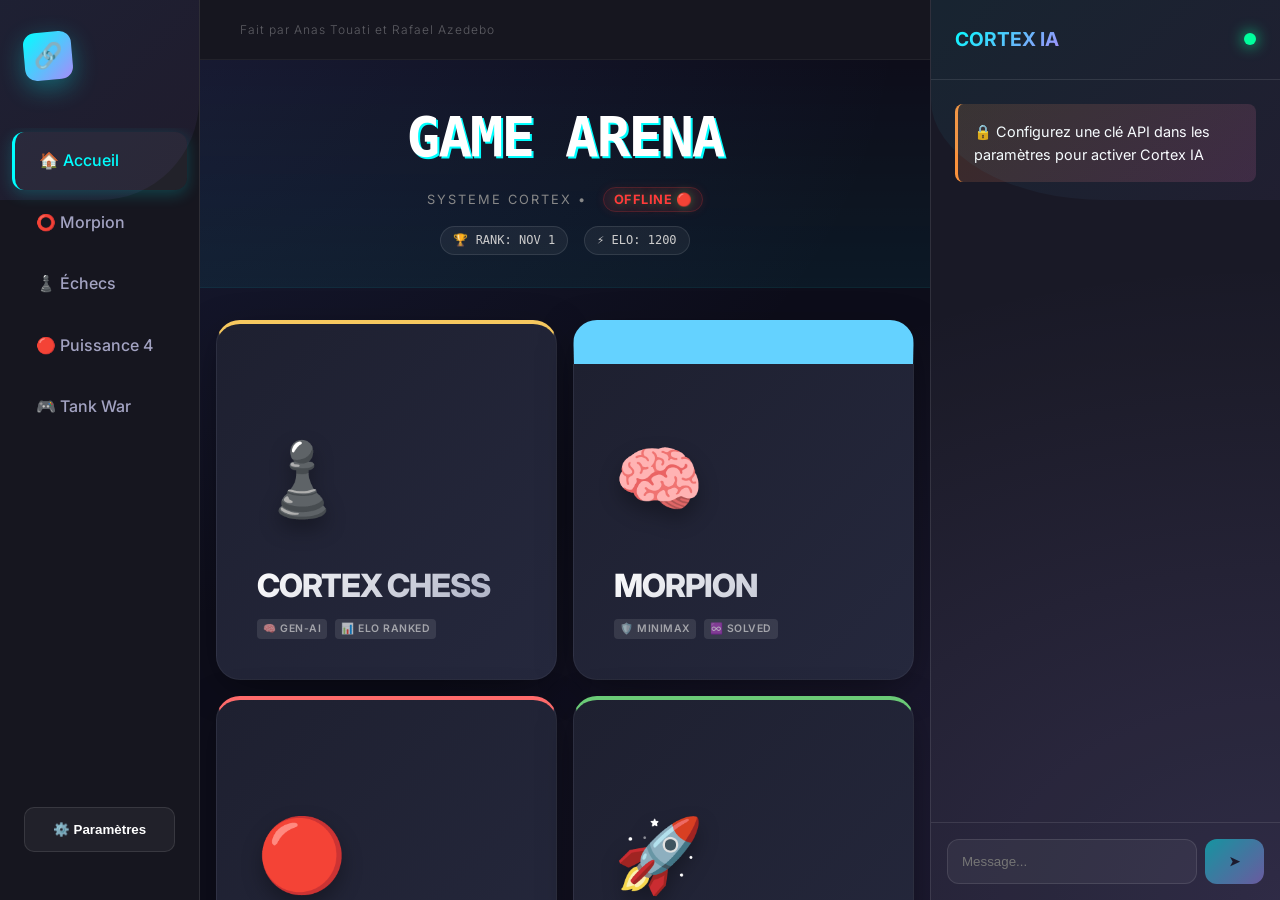
==== index.html @ c656101e "Initial commit: GameArena v11.7 Plateforme complète avec 4 jeux et IA" ====
<!DOCTYPE html>
<!DOCTYPE html>
<html lang="fr">

<head>
    <meta charset="UTF-8">
    <meta name="viewport" content="width=device-width, initial-scale=1.0">
    <title>GameArena</title>
    <link href="https://fonts.googleapis.com/css2?family=Inter:wght@400;500;600;700;800&display=swap" rel="stylesheet">
    <link rel="stylesheet" href="css/main.css?v=11.9">
    <link rel="stylesheet" href="css/components.css?v=11.9">
</head>

<body>
    <!-- Settings Modal -->
    <div id="settings-modal" class="modal hidden">
        <div class="modal-content">
            <div class="modal-header">
                <h3>⚙️ Paramètres</h3>
                <button onclick="closeSettings()" class="close-btn">✕</button>
            </div>
            <div class="modal-body">
                <div class="setting-group">
                    <label>Clé API Cortex IA</label>
                    <select id="api-provider">
                        <option value="gemini">Gemini (Google)</option>
                        <option value="openai">OpenAI</option>
                    </select>
                    <input type="password" id="api-key" placeholder="Entrez votre clé API">
                    <button onclick="saveApiKey()" class="btn-primary">Enregistrer</button>
                    <p class="help-text">La clé API est nécessaire pour que Cortex IA fonctionne</p>
                </div>

            </div>
        </div>
    </div>

    <!-- Notification Modal -->
    <div id="notification-modal" class="notification-modal hidden">
        <div class="notification-content">
            <div class="notification-icon" id="notif-icon"></div>
            <h2 id="notif-title"></h2>
            <p id="notif-message"></p>
            <button onclick="closeNotification()" class="notif-btn">Continuer</button>
        </div>
    </div>

    <div class="app-layout">
        <!-- Sidebar -->
        <aside class="sidebar">
            <div class="logo">
                <div class="logo-icon">🔗</div>

            </div>
            <nav>
                <div class="nav-item active" onclick="navigateTo('home')">🏠 Accueil</div>
                <div class="nav-item" onclick="navigateTo('morpion')">⭕ Morpion</div>
                <div class="nav-item" onclick="navigateTo('chess')">♟️ Échecs</div>
                <div class="nav-item" onclick="navigateTo('connect4')">🔴 Puissance 4</div>
                <div class="nav-item" onclick="navigateTo('tankwar')">🎮 Tank War</div>
            </nav>
            <div class="sidebar-footer">
                <button onclick="openSettings()" class="settings-btn">⚙️ Paramètres</button>
            </div>
        </aside>

        <!-- Main Content -->
        <main class="main-content">
            <header class="top-bar">
                <div style="font-size: 0.75rem; opacity: 0.3; letter-spacing: 1px; font-weight: 300;">
                    Fait par Anas Touati et Rafael Azedebo
                </div>
            </header>

            <!-- Home View -->
            <div id="view-home" class="view active">
                <div class="content-area dashboard-layout">

                    <!-- HERO SECTION -->
                    <div class="hero-banner">
                        <div class="hero-content">
                            <h1 class="glitch-title" data-text="GAME ARENA">GAME ARENA</h1>
                            <p class="hero-subtitle">SYSTEME CORTEX • <span class="online-status"
                                    id="cortex-status">OFFLINE 🔴</span>
                            </p>
                            <div class="hero-stats">
                                <span class="stat-pill" id="hero-rank">🏆 RANK: NOV 1</span>
                                <span class="stat-pill" id="hero-elo">⚡ ELO: 1200</span>
                            </div>
                        </div>
                    </div>

                    <!-- IMMERSIVE GAMES GRID -->
                    <div class="games-grid-pro">
                        <!-- CHESS CARD -->
                        <div class="game-card-pro chess-bg" onclick="navigateTo('chess')">
                            <div class="card-overlay"></div>
                            <div class="card-content">
                                <div class="card-icon">♟️</div>
                                <h2>CORTEX CHESS</h2>
                                <div class="specs-mini">
                                    <span>🧠 GEN-AI</span>
                                    <span>📊 ELO RANKED</span>
                                </div>
                            </div>
                            <!-- Hover Detail -->
                            <div class="card-reveal">
                                <p>Affrontez CORTEX, le Boss Final.<br>3 Phases : Calibrage, Duel, et
                                    Finale.<br>Arrogance Maximale.</p>
                                <div class="action-row">
                                    <button class="play-btn">DÉFIER CORTEX</button>
                                    <button class="reset-btn" onclick="resetGameProgress(event, 'chess')"
                                        title="Réinitialiser Rang">↻</button>
                                </div>
                            </div>
                        </div>

                        <!-- TIC TAC TOE -->
                        <div class="game-card-pro ttt-bg" onclick="navigateTo('morpion')">
                            <div class="card-overlay"></div>
                            <div class="card-content">
                                <div class="card-icon">🧠</div>
                                <h2>MORPION</h2>
                                <div class="specs-mini">
                                    <span>🛡️ MINIMAX</span>
                                    <span>♾️ SOLVED</span>
                                </div>
                            </div>
                            <div class="card-reveal">
                                <p>Algorithme Minimax pur.<br>Résolution mathématique parfaite.<br>Impossible de gagner.
                                </p>
                                <div class="action-row">
                                    <button class="play-btn">DÉFIER L'ALGO</button>
                                    <button class="reset-btn" onclick="resetGameProgress(event, 'morpion')"
                                        title="Réinitialiser Rang">↻</button>
                                </div>
                            </div>
                        </div>

                        <!-- CONNECT 4 -->
                        <div class="game-card-pro c4-bg" onclick="navigateTo('puissance4')">
                            <div class="card-overlay"></div>
                            <div class="card-content">
                                <div class="card-icon">🔴</div>
                                <h2>PUISSANCE 4</h2>
                                <div class="specs-mini">
                                    <span>🌲 ALPHA-BETA</span>
                                    <span>🎯 GRAVITY</span>
                                </div>
                            </div>
                            <div class="card-reveal">
                                <p>Anticipation et profondeur stratégique (Depth 6).</p>
                                <div class="action-row">
                                    <button class="play-btn">JOUER</button>
                                    <button class="reset-btn" onclick="resetGameProgress(event, 'connect4')"
                                        title="Réinitialiser Rang">↻</button>
                                </div>
                            </div>
                        </div>

                        <!-- TANK WAR -->
                        <div class="game-card-pro tank-bg" onclick="navigateTo('tankwar')">
                            <div class="card-overlay"></div>
                            <div class="card-content">
                                <div class="card-icon">🚀</div>
                                <h2>TANK WAR</h2>
                                <div class="specs-mini">
                                    <span>🎮 UNITY 6</span>
                                    <span>💥 ACTION</span>
                                </div>
                            </div>
                            <div class="card-reveal">
                                <p>Combat cinétique en temps réel. Moteur Physique.</p>
                                <button class="play-btn">JOUER</button>
                            </div>
                        </div>
                    </div>
                </div>
            </div>

            <!-- Game Views -->
            <div id="view-morpion" class="view">
                <div class="game-container-vertical">
                    <div class="status-header">
                        <div class="status-main">
                            <p id="morpion-status" class="status-text">Votre tour (X)</p>
                        </div>
                        <div class="status-secondary">
                            <div class="level-mini">
                                <span id="morpion-level">Niveau 1/5</span>
                                <div class="progress-bar-mini">
                                    <div class="progress-fill" id="morpion-progress" style="width: 20%"></div>
                                </div>
                            </div>
                        </div>
                    </div>
                    <div class="game-area-centered">
                        <div id="morpion-board"></div>
                    </div>
                </div>
            </div>

            <div id="view-chess" class="view">
                <div class="game-container-vertical">
                    <h2 class="match-test-label">MATCH TEST</h2>
                    <div class="status-header">
                        <div class="status-main">
                            <p id="chess-status" class="status-text">Votre tour (Blancs)</p>
                        </div>
                        <div class="status-secondary">
                            <div class="level-mini">
                                <span id="chess-level">Niveau 1/5</span>
                                <div class="progress-bar-mini">
                                    <div class="progress-fill" id="chess-progress" style="width: 20%"></div>
                                </div>
                            </div>
                        </div>
                    </div>
                    <div class="game-area-centered">
                        <div id="chess-board"></div>
                    </div>
                </div>
            </div>

            <!-- Connect 4 View -->
            <div id="view-connect4" class="view">
                <div class="game-container-vertical">
                    <div class="status-header">
                        <div class="status-main">
                            <p id="connect4-status" class="status-text">Votre tour (Rouge)</p>
                        </div>
                        <div class="status-secondary">
                            <div class="level-mini">
                                <span id="connect4-level">Niveau 1/5</span>
                                <div class="progress-bar-mini">
                                    <div class="progress-fill" id="connect4-progress" style="width: 20%"></div>
                                </div>
                            </div>
                        </div>
                    </div>
                    <div class="game-area-centered">
                        <div id="connect4-board"></div>
                    </div>
                </div>
            </div>



            <!-- TANK WAR (Unity WebGL Container) -->
            <div id="view-tankwar" class="view">
                <div class="unity-wrapper" style="width: 100%; height: 100%; display: flex; flex-direction: column;">
                    <!-- Custom Toolbar -->
                    <div class="unity-toolbar">
                        <div class="unity-brand">TANK WAR (Unity WebGL)</div>
                        <div class="unity-controls">
                            <span class="unity-status-led">Running</span>
                            <button onclick="document.getElementById('tankwar-frame').contentWindow.location.reload()"
                                class="unity-btn">↻</button>
                            <button onclick="navigateTo('home')" class="unity-btn close">✕</button>
                        </div>
                    </div>

                    <!-- Iframe Container -->
                    <div class="unity-container" style="flex: 1; overflow: hidden; position: relative;">
                        <!-- Manual Launch Overlay -->
                        <div id="tankwar-overlay"
                            style="position: absolute; top: 0; left: 0; width: 100%; height: 100%; background: rgba(10, 14, 23, 0.9); display: flex; flex-direction: column; align-items: center; justify-content: center; z-index: 10;">
                            <h2
                                style="color: #fff; margin-bottom: 20px; font-family: 'Inter', sans-serif; text-shadow: 0 0 10px rgba(0, 242, 255, 0.5);">
                                PRÊT AU COMBAT ?</h2>
                            <button onclick="launchTankWar()" style="
                                padding: 16px 48px; 
                                font-size: 1.2rem; 
                                background: linear-gradient(135deg, #00f2ff 0%, #0078ff 100%); 
                                border: none; 
                                border-radius: 8px; 
                                cursor: pointer; 
                                font-weight: 800; 
                                color: #000;
                                box-shadow: 0 0 20px rgba(0, 242, 255, 0.4);
                                transition: transform 0.2s;
                                text-transform: uppercase;
                                letter-spacing: 1px;
                            " onmouseover="this.style.transform='scale(1.05)'"
                                onmouseout="this.style.transform='scale(1)'">
                                LANCER LE JEU 🚀
                            </button>
                        </div>

                        <iframe id="tankwar-frame" src="" style="width: 100%; height: 100%; border: none;"
                            allow="fullscreen; autoplay; gamepads"></iframe>
                    </div>
                </div>
            </div>
        </main>

        <aside class="chat-panel">
            <div class="chat-header">
                <h3>CORTEX IA</h3>
                <div class="status-indicator"></div>
            </div>
            <div class="chat-messages" id="chat-messages">
                <div class="system-msg">🔒 Configurez une clé API dans les paramètres pour activer Cortex IA
                </div>
            </div>
            <div class="chat-input-area">
                <input type="text" id="chat-input" placeholder="Message..." disabled>
                <button onclick="sendChat()" id="chat-send" disabled>➤</button>
            </div>
        </aside>
    </div>

    <script src="js/vendor/chess.js"></script>
    <script src="js/game.js"></script>
</body>

</html>
---- css/main.css ----
* {
    margin: 0;
    padding: 0;
    box-sizing: border-box;
}

:root {
    /* Premium Color Palette */
    --bg-primary: #0d0d1a;
    --bg-secondary: #16161f;
    --bg-tertiary: #1e1e2e;
    --bg-card: #252538;

    /* Vibrant Accents */
    --accent-primary: #00ffff;
    --accent-purple: #a78bfa;
    --accent-pink: #f472b6;
    --accent-orange: #fb923c;
    --accent-blue: #60a5fa;

    /* Gradients */
    --gradient-primary: linear-gradient(135deg, #667eea 0%, #764ba2 100%);
    --gradient-accent: linear-gradient(135deg, #00ffff 0%, #a78bfa 100%);
    --gradient-warm: linear-gradient(135deg, #f472b6 0%, #fb923c 100%);
    --gradient-neon: linear-gradient(135deg, #00ffff 0%, #00ff88 100%);

    /* Glass Effects */
    --glass-bg: rgba(255, 255, 255, 0.05);
    --glass-border: rgba(255, 255, 255, 0.1);

    /* Text */
    --text-primary: #ffffff;
    --text-secondary: #a3a3c2;
    --text-muted: #6b6b85;

    /* Shadows */
    --shadow-sm: 0 2px 8px rgba(0, 0, 0, 0.2);
    --shadow-md: 0 8px 24px rgba(0, 0, 0, 0.3);
    --shadow-lg: 0 20px 60px rgba(0, 0, 0, 0.4);
    --shadow-neon: 0 0 30px rgba(0, 255, 255, 0.3);

    /* Spacing */
    --sidebar-width: 220px;
}

body {
    font-family: 'Inter', -apple-system, BlinkMacSystemFont, 'Segoe UI', sans-serif;
    background: var(--bg-primary);
    background-image:
        radial-gradient(at 0% 0%, rgba(102, 126, 234, 0.15) 0px, transparent 50%),
        radial-gradient(at 100% 100%, rgba(167, 139, 250, 0.15) 0px, transparent 50%);
    background-attachment: fixed;
    color: var(--text-primary);
    overflow: hidden;
    line-height: 1.6;
}

.app-layout {
    display: grid;
    grid-template-columns: 200px 1fr 350px;
    height: 100vh;
    position: relative;
}


/* Sidebar */
.sidebar {
    background: var(--bg-secondary);
    border-right: 1px solid var(--glass-border);
    display: flex;
    flex-direction: column;
    padding: 2rem 0;
    position: relative;
}

.sidebar::before {
    content: '';
    position: absolute;
    top: 0;
    left: 0;
    right: 0;
    height: 200px;
    background: var(--gradient-primary);
    opacity: 0.1;
    border-radius: 0 0 50% 0;
}

.logo {
    display: flex;
    align-items: center;
    gap: 1rem;
    padding: 0 1.5rem;
    margin-bottom: 3rem;
    position: relative;
    z-index: 1;
}

.logo-icon {
    width: 48px;
    height: 48px;
    background: var(--gradient-accent);
    border-radius: 12px;
    display: flex;
    align-items: center;
    justify-content: center;
    font-size: 1.5rem;
    box-shadow: 0 8px 24px rgba(0, 255, 255, 0.3);
    transform: rotate(-5deg);
    transition: transform 0.3s ease;
}

.logo-icon:hover {
    transform: rotate(0deg) scale(1.1);
}

.logo span {
    font-size: 1.8rem;
    font-weight: 900;
    background: var(--gradient-accent);
    -webkit-background-clip: text;
    -webkit-text-fill-color: transparent;
    background-clip: text;
    letter-spacing: 2px;
}

nav {
    flex: 1;
    overflow-y: auto;
    scrollbar-width: thin;
}

.nav-item {
    padding: 1rem 1.5rem;
    margin: 0.25rem 0.75rem;
    color: var(--text-secondary);
    cursor: pointer;
    transition: all 0.3s cubic-bezier(0.4, 0, 0.2, 1);
    border-radius: 12px;
    position: relative;
    overflow: hidden;
    font-weight: 500;
}

.nav-item::before {
    content: '';
    position: absolute;
    top: 0;
    left: 0;
    width: 100%;
    height: 100%;
    background: var(--gradient-accent);
    opacity: 0;
    transition: opacity 0.3s;
}

.nav-item:hover:not(.disabled) {
    background: var(--glass-bg);
    color: var(--accent-primary);
    transform: translateX(5px);
}

.nav-item.active {
    background: var(--glass-bg);
    color: var(--accent-primary);
    border-left: 3px solid var(--accent-primary);
    box-shadow: 0 4px 16px rgba(0, 255, 255, 0.2);
}

.nav-item.disabled {
    opacity: 0.3;
    cursor: not-allowed;
}

.sidebar-footer {
    padding: 1rem 1.5rem;
}

.settings-btn {
    width: 100%;
    background: var(--glass-bg);
    border: 1px solid var(--glass-border);
    color: var(--text-primary);
    padding: 0.875rem;
    border-radius: 10px;
    cursor: pointer;
    transition: all 0.3s;
    font-weight: 600;

}

.settings-btn:hover {
    background: var(--accent-primary);
    color: var(--bg-primary);
    box-shadow: var(--shadow-neon);
    transform: translateY(-2px);
}

/* Main Content */
.main-content {
    display: flex;
    flex-direction: column;
    height: 100vh;
    overflow: hidden;
}

.top-bar {
    padding: 1.25rem 2.5rem;
    border-bottom: 1px solid rgba(255, 255, 255, 0.05);
    background: var(--bg-secondary);
}

.user-info {
    color: var(--text-secondary);
}

.view {
    display: none;
    flex: 1;
    overflow: auto;
    opacity: 0;
    transition: opacity 0.4s ease-in-out;
}

.view.active {
    display: block;
    animation: fadeIn 0.4s ease-in-out forwards;
}

@keyframes fadeIn {
    from {
        opacity: 0;
        transform: translateY(20px);
    }

    to {
        opacity: 1;
        transform: translateY(0);
    }
}

/* Layout Options */
.content-with-chat {
    display: grid;
    grid-template-columns: 1fr 350px;
    height: 100%;
}

.content-with-sidebar {
    display: grid;
    grid-template-columns: 1fr 300px;
    height: 100%;
    padding: 2rem;
    gap: 2rem;
}

.content-area {
    padding: 2.5rem;
    overflow: auto;
}

/* Hero */
.hero {
    text-align: center;
    margin-bottom: 4rem;
    position: relative;
}

.hero h1 {
    font-size: 5rem;
    font-weight: 900;
    margin-bottom: 1.5rem;
    letter-spacing: -2px;
    background: var(--gradient-accent);
    -webkit-background-clip: text;
    -webkit-text-fill-color: transparent;
    background-clip: text;
    text-shadow: 0 0 80px rgba(0, 255, 255, 0.3);
    animation: glow 3s ease-in-out infinite alternate;
}

@keyframes glow {
    from {
        filter: drop-shadow(0 0 20px rgba(0, 255, 255, 0.3));
    }

    to {
        filter: drop-shadow(0 0 40px rgba(0, 255, 255, 0.6));
    }
}

.version {
    color: var(--accent-primary);
    font-weight: 900;
    text-shadow: 0 0 30px currentColor;
}

.hero p {
    color: var(--text-secondary);
    font-size: 1.2rem;
    font-weight: 500;
}

/* Welcome Section */
.welcome-section {
    margin-bottom: 4rem;
}

.project-info {
    background: var(--glass-bg);

    border: 1px solid var(--glass-border);
    padding: 3rem;
    margin-bottom: 2rem;
    border-radius: 24px;
    box-shadow: var(--shadow-lg);
    position: relative;
    overflow: hidden;
}

.project-info::before {
    content: '';
    position: absolute;
    top: -50%;
    right: -50%;
    width: 200%;
    height: 200%;
    background: var(--gradient-primary);
    opacity: 0.05;
    transform: rotate(-12deg);
}

.project-info h2 {
    font-size: 2.5rem;
    margin-bottom: 1.5rem;
    background: var(--gradient-accent);
    -webkit-background-clip: text;
    -webkit-text-fill-color: transparent;
    background-clip: text;
    font-weight: 800;
}

.intro-text {
    font-size: 1.15rem;
    color: var(--text-secondary);
    margin-bottom: 2.5rem;
    line-height: 1.8;
    font-weight: 400;
}

.info-grid {
    display: grid;
    grid-template-columns: repeat(auto-fit, minmax(320px, 1fr));
    gap: 2rem;
    margin-bottom: 2.5rem;
}

.info-card {
    background: var(--glass-bg);

    padding: 2rem;
    border-radius: 16px;
    border: 1px solid var(--glass-border);
    transition: all 0.3s;
}

.info-card:hover {
    transform: translateY(-5px);
    box-shadow: 0 12px 40px rgba(0, 255, 255, 0.15);
    border-color: var(--accent-primary);
}

.info-card h4 {
    background: var(--gradient-neon);
    -webkit-background-clip: text;
    -webkit-text-fill-color: transparent;
    background-clip: text;
    margin-bottom: 1rem;
    font-size: 1.2rem;
    font-weight: 700;
}

.info-card p {
    color: var(--text-secondary);
    margin-bottom: 0.875rem;
    line-height: 1.7;
}

.info-card ul {
    list-style: none;
    padding-left: 0;
}

.info-card li {
    padding: 0.625rem 0;
    color: var(--text-secondary);
    display: flex;
    align-items: center;
    gap: 0.5rem;
}

.info-card strong {
    color: var(--text-primary);
    font-weight: 600;
}

.tip {
    background: linear-gradient(135deg, rgba(251, 146, 60, 0.1), rgba(244, 114, 182, 0.1));
    border-left: 3px solid var(--accent-orange);
    padding: 1rem;
    border-radius: 8px;
    margin-top: 1rem;
    font-size: 0.95rem;
}

.how-to-play {
    background: linear-gradient(135deg, rgba(0, 255, 255, 0.08), rgba(167, 139, 250, 0.08));
    padding: 2rem;
    border-radius: 16px;
    border: 1px solid rgba(0, 255, 255, 0.2);
    position: relative;
}

.how-to-play::before {
    content: '';
    position: absolute;
    top: 0;
    left: 0;
    right: 0;
    height: 3px;
    background: var(--gradient-accent);
}

.how-to-play h4 {
    background: var(--gradient-accent);
    -webkit-background-clip: text;
    -webkit-text-fill-color: transparent;
    background-clip: text;
    margin-bottom: 1.25rem;
    font-size: 1.3rem;
    font-weight: 700;
}

.how-to-play ol {
    color: var(--text-secondary);
    padding-left: 1.75rem;
}

.how-to-play li {
    padding: 0.75rem 0;
    line-height: 1.7;
    font-weight: 500;
}

.section-title {
    text-align: center;
    font-size: 2.5rem;
    margin-bottom: 3rem;
    font-weight: 800;
    background: var(--gradient-warm);
    -webkit-background-clip: text;
    -webkit-text-fill-color: transparent;
    background-clip: text;
}

/* Games Grid */
.games-grid {
    display: grid;
    grid-template-columns: repeat(2, 1fr);
    gap: 2rem;
    max-width: 800px;
}

.game-card {
    background: var(--glass-bg);

    border: 1px solid var(--glass-border);
    border-radius: 24px;
    padding: 3rem 2rem;
    text-align: center;
    cursor: pointer;
    transition: all 0.4s cubic-bezier(0.4, 0, 0.2, 1);
    position: relative;
    overflow: hidden;
}

.game-card::before {
    content: '';
    position: absolute;
    top: 0;
    left: 0;
    right: 0;
    bottom: 0;
    background: var(--gradient-accent);
    opacity: 0;
    transition: opacity 0.4s;
    z-index: 0;
}

.game-card:hover:not(.disabled) {
    transform: translateY(-5px);
    border-color: var(--accent-primary);
    box-shadow: 0 10px 30px rgba(0, 255, 255, 0.15);
}


.game-card:hover:not(.disabled)::before {
    opacity: 0.1;
}

.game-card.disabled {
    opacity: 0.4;
    cursor: not-allowed;
}

.game-icon {
    width: 140px;
    height: 140px;
    margin: 0 auto 2rem;
    border-radius: 50%;
    position: relative;
    transition: all 0.5s;
    z-index: 1;
}

.game-card:hover .game-icon {
    transform: scale(1.15) rotate(10deg);
}

.game-card h3 {
    font-size: 2rem;
    margin-bottom: 1rem;
    font-weight: 800;
    z-index: 1;
    position: relative;
}

.game-desc {
    color: var(--text-secondary);
    font-size: 0.95rem;
    line-height: 1.6;
    margin-bottom: 1.5rem;
    min-height: 70px;
    z-index: 1;
    position: relative;
}

.level {
    background: var(--glass-bg);
    padding: 0.5rem 1rem;
    border-radius: 20px;
    display: inline-block;
    color: var(--accent-primary);
    font-size: 1rem;
    font-weight: 600;
    border: 1px solid var(--glass-border);
    z-index: 1;
    position: relative;
}

/* Chat Panel */
.chat-panel {
    background: var(--glass-bg);

    border-left: 1px solid var(--glass-border);
    display: flex;
    flex-direction: column;
    position: relative;
    z-index: 10;
    height: 100%;
    overflow: hidden;
}

.chat-panel::before {
    content: '';
    position: absolute;
    top: 0;
    right: 0;
    width: 100%;
    height: 200px;
    background: var(--gradient-accent);
    opacity: 0.05;
    border-radius: 0 0 0 50%;
}

.chat-header {
    padding: 1.5rem;
    border-bottom: 1px solid var(--glass-border);
    display: flex;
    justify-content: space-between;
    align-items: center;
    position: relative;
    z-index: 1;
}

.chat-header h3 {
    font-size: 1.2rem;
    font-weight: 700;
    background: var(--gradient-accent);
    -webkit-background-clip: text;
    -webkit-text-fill-color: transparent;
    background-clip: text;
}

.status-indicator {
    width: 12px;
    height: 12px;
    background: #00ff9d;
    border-radius: 50%;
    box-shadow: 0 0 15px #00ff9d;
    animation: pulse 2s ease-in-out infinite;
}

@keyframes pulse {

    0%,
    100% {
        box-shadow: 0 0 15px #00ff9d;
    }

    50% {
        box-shadow: 0 0 25px #00ff9d;
    }
}

.chat-messages {
    flex: 1;
    padding: 1.5rem;
    overflow-y: auto;
    display: flex;
    flex-direction: column;
    gap: 1rem;
    min-height: 0;
}

.system-msg {
    background: linear-gradient(135deg, rgba(251, 146, 60, 0.15), rgba(244, 114, 182, 0.15));
    border-left: 3px solid var(--accent-orange);
    padding: 1rem;
    border-radius: 8px;
    font-size: 0.9rem;
    animation: slideIn 0.3s ease-out;
}

@keyframes slideIn {
    from {
        opacity: 0;
        transform: translateY(10px);
    }

    to {
        opacity: 1;
        transform: translateY(0);
    }
}

.user-msg {
    background: var(--glass-bg);

    border: 1px solid var(--glass-border);
    padding: 1rem;
    border-radius: 16px 16px 4px 16px;
    align-self: flex-end;
    max-width: 80%;
    animation: slideIn 0.3s ease-out;
}

.ai-msg {
    background: var(--glass-bg);

    border: 1px solid rgba(0, 255, 255, 0.2);
    padding: 1rem;
    border-radius: 16px 16px 16px 4px;
    max-width: 85%;
    animation: slideIn 0.3s ease-out;
}

.chat-input-area {
    padding: 1rem;
    border-top: 1px solid var(--glass-border);
    display: flex;
    gap: 0.5rem;

}

.chat-input-area input {
    flex: 1;
    background: var(--glass-bg);
    border: 1px solid var(--glass-border);
    color: var(--text-primary);
    padding: 0.875rem;
    border-radius: 12px;
    transition: all 0.3s;
}

.chat-input-area input:focus {
    outline: none;
    border-color: var(--accent-primary);
    box-shadow: 0 0 20px rgba(0, 255, 255, 0.2);
}

.chat-input-area button {
    background: var(--gradient-accent);
    border: none;
    color: var(--bg-primary);
    padding: 0.875rem 1.5rem;
    border-radius: 12px;
    cursor: pointer;
    font-weight: 600;
    transition: all 0.3s;
}

.chat-input-area button:hover:not(:disabled) {
    transform: translateY(-2px);
    box-shadow: 0 8px 20px rgba(0, 255, 255, 0.4);
}

.chat-input-area button:disabled {
    opacity: 0.5;
    cursor: not-allowed;
}

/* Status Panel */
.status-panel {
    background: var(--bg-card);
    border: 1px solid var(--glass-border);
    border-radius: 24px;
    padding: 2.5rem;
    display: flex;
    flex-direction: column;
    gap: 2rem;
    box-shadow: var(--shadow-lg);
    position: relative;
    overflow: hidden;
}

.status-panel::before {
    content: '';
    position: absolute;
    top: 0;
    left: 0;
    width: 100%;
    height: 3px;
    background: var(--gradient-accent);
}

.status-panel h4 {
    color: var(--text-secondary);
    font-size: 0.75rem;
    letter-spacing: 2px;
    margin-bottom: 0.75rem;
    text-transform: uppercase;
    font-weight: 600;
}

.status-text {
    background: var(--gradient-accent);
    -webkit-background-clip: text;
    -webkit-text-fill-color: transparent;
    background-clip: text;
    font-size: 1.3rem;
    font-weight: 700;
}

.level-display {
    background: var(--bg-card);
    padding: 1.5rem;
    border-radius: 16px;
    border: 1px solid var(--glass-border);
}

.level-display p {
    text-align: center;
    color: var(--text-secondary);
    margin-bottom: 1rem;
    font-size: 0.9rem;
}

.progress-bar {
    width: 100%;
    height: 8px;
    background: rgba(255, 255, 255, 0.1);
    border-radius: 10px;
    overflow: hidden;
    margin-bottom: 0.5rem;
}

.progress-fill {
    height: 100%;
    background: var(--gradient-accent);
    border-radius: 10px;
    transition: width 0.5s cubic-bezier(0.4, 0, 0.2, 1);
    box-shadow: 0 0 10px var(--accent-primary);
}

.level-info {
    display: flex;
    justify-content: space-between;
    align-items: center;
    margin-top: 0.5rem;
}

/* Tank War Card Background */
.tank-bg::before {
    background: url('../assets/tankwar/TemplateData/favicon.ico');
    /* Fallback or specific asset */
    background-size: cover;
    background-position: center;
    filter: brightness(0.6) grayscale(0.2);
    transition: all 0.5s;
    opacity: 0.4 !important;
}

.tank-bg:hover::before {
    filter: brightness(0.8) grayscale(0);
    transform: scale(1.1);
    opacity: 0.6 !important;
}

/* Unity WebGL Container Styles */
.unity-wrapper {
    background: #000;
    border-radius: 12px;
    overflow: hidden;
    box-shadow: 0 0 50px rgba(0, 0, 0, 0.5);
    border: 1px solid #333;
}

.unity-toolbar {
    background: #1a1a1a;
    padding: 10px 20px;
    display: flex;
    justify-content: space-between;
    align-items: center;
    border-bottom: 1px solid #333;
}

.unity-brand {
    font-weight: bold;
    color: #fff;
    font-family: 'Inter', sans-serif;
    display: flex;
    align-items: center;
    gap: 10px;
}

.unity-controls {
    display: flex;
    gap: 10px;
    align-items: center;
}

.unity-status-led {
    font-size: 0.8rem;
    color: #00ff00;
    text-transform: uppercase;
    display: flex;
    align-items: center;
    gap: 5px;
}

.unity-status-led::before {
    content: '';
    display: block;
    width: 8px;
    height: 8px;
    background: #00ff00;
    border-radius: 50%;
    box-shadow: 0 0 10px #00ff00;
}

.unity-btn {
    background: #333;
    border: none;
    color: #fff;
    width: 30px;
    height: 30px;
    border-radius: 6px;
    cursor: pointer;
    display: flex;
    align-items: center;
    justify-content: center;
    transition: all 0.2s;
}

.unity-btn:hover {
    background: #555;
}

.unity-btn.close {
    background: #8b0000;
}

.unity-btn.close:hover {
    background: #a00000;
}

.current-level {
    font-size: 1.5rem;
    font-weight: 800;
    background: var(--gradient-accent);
    -webkit-background-clip: text;
    -webkit-text-fill-color: transparent;
    background-clip: text;
}

.max-level {
    font-size: 0.9rem;
    color: var(--text-muted);
}

.btn-restart {
    width: 100%;
    background: var(--gradient-accent);
    border: none;
    color: var(--bg-primary);
    padding: 1.25rem;
    border-radius: 16px;
    font-weight: 700;
    font-size: 1.05rem;
    cursor: pointer;
    transition: all 0.3s cubic-bezier(0.4, 0, 0.2, 1);
    box-shadow: 0 8px 24px rgba(0, 255, 255, 0.3);
    position: relative;
    overflow: hidden;
}

.btn-restart::before {
    content: '';
    position: absolute;
    top: 50%;
    left: 50%;
    width: 0;
    height: 0;
    background: rgba(255, 255, 255, 0.2);
    border-radius: 50%;
    transform: translate(-50%, -50%);
    transition: width 0.6s, height 0.6s;
}

.btn-restart:hover::before {
    width: 300px;
    height: 300px;
}

.btn-restart:hover {
    transform: translateY(-4px);
    box-shadow: 0 12px 32px rgba(0, 255, 255, 0.5);
}

.btn-restart:active {
    transform: translateY(-2px);
}

/* Modal */
.modal {
    position: fixed;
    top: 0;
    left: 0;
    width: 100%;
    height: 100%;
    background: rgba(0, 0, 0, 0.7);
    display: flex;
    align-items: center;
    justify-content: center;
    z-index: 1000;
}

.modal.hidden {
    display: none;
}

.modal-content {
    background: var(--bg-secondary);
    border-radius: 16px;
    width: 500px;
    max-width: 90%;
}

.modal-header {
    padding: 1.5rem;
    border-bottom: 1px solid rgba(255, 255, 255, 0.1);
    display: flex;
    justify-content: space-between;
    align-items: center;
}

.close-btn {
    background: none;
    border: none;
    color: var(--text-primary);
    font-size: 1.5rem;
    cursor: pointer;
}

.modal-body {
    padding: 2rem;
}

.setting-group {
    display: flex;
    flex-direction: column;
    gap: 1rem;
}

.setting-group label {
    font-weight: 600;
    color: var(--text-secondary);
}

.setting-group select,
.setting-group input {
    background: var(--bg-card);
    border: 1px solid rgba(255, 255, 255, 0.1);
    color: var(--text-primary);
    padding: 0.75rem;
    border-radius: 6px;
}

.btn-primary {
    background: var(--accent-cyan);
    border: none;
    color: var(--bg-dark);
    padding: 0.75rem 2rem;
    border-radius: 6px;
    font-weight: 600;
    cursor: pointer;
}

.help-text {
    color: var(--text-secondary);
    font-size: 0.85rem;
}

/* Game Boards */
.back-btn {
    background: rgba(255, 255, 255, 0.05);
    border: 1px solid rgba(255, 255, 255, 0.1);
    color: var(--text-primary);
    padding: 0.7rem 1.5rem;
    border-radius: 8px;
    cursor: pointer;
    margin-bottom: 2rem;
}

.mt-4 {
    margin-top: 2rem;
}

#morpion-board {
    display: grid;
    grid-template-columns: repeat(3, 1fr);
    gap: 12px;
    width: 420px;
    height: 420px;
    margin: 0 auto;
    padding: 20px;
    background: var(--glass-bg);

    border: 2px solid var(--glass-border);
    border-radius: 24px;
    box-shadow: 0 20px 60px rgba(0, 0, 0, 0.3);
}

.morpion-cell {
    background: var(--bg-card);
    border: 2px solid var(--glass-border);
    border-radius: 16px;
    display: flex;
    align-items: center;
    justify-content: center;
    font-size: 5rem;
    cursor: pointer;
    transition: all 0.3s cubic-bezier(0.4, 0, 0.2, 1);
    position: relative;
    overflow: hidden;
}

.morpion-cell::before {
    content: '';
    position: absolute;
    top: 0;
    left: 0;
    right: 0;
    bottom: 0;
    background: var(--gradient-accent);
    opacity: 0;
    transition: opacity 0.3s;
}

.morpion-cell:hover:not(.taken) {
    background: var(--glass-bg);
    border-color: var(--accent-primary);
    transform: scale(1.05);
    box-shadow: 0 0 30px rgba(0, 255, 255, 0.3);
}

.morpion-cell:hover:not(.taken)::before {
    opacity: 0.1;
}

.morpion-cell.taken {
    animation: placeToken 0.4s cubic-bezier(0.68, -0.55, 0.265, 1.55);
}

@keyframes placeToken {
    0% {
        transform: scale(0) rotate(0deg);
    }

    50% {
        transform: scale(1.2) rotate(180deg);
    }

    100% {
        transform: scale(1) rotate(360deg);
    }
}

#chess-board {
    width: 600px;
    height: 600px;
    margin: 0 auto;
    border: 3px solid var(--glass-border);
    border-radius: 16px;
    box-shadow: 0 20px 60px rgba(0, 0, 0, 0.4);
    overflow: hidden;
}


/* Notification Modal */
.notification-modal {
    position: fixed;
    top: 0;
    left: 0;
    width: 100%;
    height: 100%;
    background: rgba(0, 0, 0, 0.85);

    display: flex;
    align-items: center;
    justify-content: center;
    z-index: 2000;
    opacity: 0;
    transition: opacity 0.3s;
}

.notification-modal.hidden {
    display: none;
}

.notification-modal.show {
    opacity: 1;
}

.notification-content {
    background: var(--bg-card);
    border: 2px solid var(--glass-border);
    border-radius: 32px;
    padding: 3rem 2.5rem;
    text-align: center;
    max-width: 500px;
    width: 90%;
    position: relative;
    transform: scale(0.8);
    transition: transform 0.4s cubic-bezier(0.68, -0.55, 0.265, 1.55);
    box-shadow: 0 30px 90px rgba(0, 0, 0, 0.5);
}

.notification-modal.show .notification-content {
    transform: scale(1);
}

.notification-icon {
    font-size: 6rem;
    margin-bottom: 1.5rem;
    animation: bounce 0.8s ease-in-out;
}

@keyframes bounce {

    0%,
    100% {
        transform: translateY(0) scale(1);
    }

    25% {
        transform: translateY(-30px) scale(1.1);
    }

    50% {
        transform: translateY(0) scale(1);
    }

    75% {
        transform: translateY(-15px) scale(1.05);
    }
}

.notification-content h2 {
    font-size: 2.5rem;
    font-weight: 900;
    margin-bottom: 1rem;
    background: var(--gradient-accent);
    -webkit-background-clip: text;
    -webkit-text-fill-color: transparent;
    background-clip: text;
    position: relative;
    z-index: 2;
}

.notification-content p {
    font-size: 1.2rem;
    color: var(--text-secondary);
    margin-bottom: 2rem;
    line-height: 1.6;
    position: relative;
    z-index: 2;
}

.notif-btn {
    background: var(--gradient-accent);
    border: none;
    color: var(--bg-primary);
    padding: 1rem 3rem;
    border-radius: 50px;
    font-size: 1.1rem;
    font-weight: 700;
    cursor: pointer;
    transition: all 0.3s;
    box-shadow: 0 10px 30px rgba(0, 255, 255, 0.3);
    position: relative;
    z-index: 10;
}

.notif-btn:hover {
    transform: translateY(-3px) scale(1.05);
    box-shadow: 0 15px 40px rgba(0, 255, 255, 0.5);
}

/* Victory styles */
.notification-content.victory {
    border-color: rgba(0, 255, 136, 0.5);
    background: linear-gradient(135deg, var(--bg-card), rgba(0, 255, 136, 0.05));
}

.notification-content.victory::before {
    content: '';
    position: absolute;
    top: -50%;
    left: -50%;
    width: 200%;
    height: 200%;
    background: radial-gradient(circle, rgba(0, 255, 136, 0.1) 0%, transparent 70%);
    animation: rotate 10s linear infinite;
}

/* Defeat styles */
.notification-content.defeat {
    border-color: rgba(255, 87, 87, 0.5);
    background: linear-gradient(135deg, var(--bg-card), rgba(255, 87, 87, 0.05));
}

/* Level up styles */
.notification-content.levelup {
    border-color: rgba(0, 255, 255, 0.5);
    background: linear-gradient(135deg, var(--bg-card), rgba(0, 255, 255, 0.05));
}

.notification-content.levelup::before {
    content: '';
    position: absolute;
    top: -50%;
    left: -50%;
    width: 200%;
    height: 200%;
    background: radial-gradient(circle, rgba(0, 255, 255, 0.15) 0%, transparent 70%);
    animation: rotate 8s linear infinite;
}

@keyframes rotate {
    from {
        transform: rotate(0deg);
    }

    to {
        transform: rotate(360deg);
    }
}

/* Confetti animation for victory */
.notification-content.victory::after {
    content: '🎉';
    position: absolute;
    font-size: 3rem;
    top: 10%;
    left: 10%;
    animation: confetti 2s ease-in-out infinite;
}

@keyframes confetti {

    0%,
    100% {
        transform: translateY(0) rotate(0deg);
        opacity: 0;
    }

    50% {
        transform: translateY(-50px) rotate(180deg);
        opacity: 1;
    }
}

#connect4-board {
    width: 560px;
    margin: 0 auto;
}

/* Tank War */
#tank-canvas {
    background: #1a1a2e;
    border: 2px solid var(--accent-blue);
    border-radius: 8px;
    box-shadow: 0 0 20px rgba(96, 165, 250, 0.2);
    margin: 0 auto;
    display: block;
}

.controls-hint {
    text-align: center;
    color: var(--text-secondary);
    margin-top: 1rem;
    font-size: 0.9rem;
}

.lives-container {
    font-size: 1.5rem;
    letter-spacing: 5px;
}

/* Status Indicators */
.online-status {
    font-size: 0.8rem;
    font-weight: 700;
    padding: 4px 10px;
    border-radius: 20px;
    background: rgba(0, 255, 179, 0.1);
    color: #00ffb3;
    border: 1px solid rgba(0, 255, 179, 0.2);
    margin-left: 10px;
    letter-spacing: 0.5px;
    box-shadow: 0 0 10px rgba(0, 255, 179, 0.1);
    transition: all 0.3s ease;
}

.online-status.offline {
    background: rgba(255, 59, 59, 0.1);
    color: #ff3b3b;
    border-color: rgba(255, 59, 59, 0.2);
    box-shadow: 0 0 10px rgba(255, 59, 59, 0.1);
}
---- css/components.css ----
/* Top Status Bar Layout */
.game-container-vertical {
    display: flex;
    flex-direction: column;
    height: 100%;
    padding: 2rem;
    gap: 2rem;
}

.status-header {
    background: var(--bg-card);
    border: 1px solid var(--glass-border);
    border-radius: 16px;
    padding: 1rem 2rem;
    display: flex;
    justify-content: space-between;
    align-items: center;
    box-shadow: var(--shadow-sm);
    position: relative;
    overflow: hidden;
}

.status-header::before {
    content: '';
    position: absolute;
    top: 0;
    left: 0;
    width: 3px;
    height: 100%;
    background: var(--gradient-accent);
}

.status-main {
    display: flex;
    flex-direction: column;
    gap: 0.25rem;
    min-width: 0;
    flex: 1;
}

.status-main h4 {
    color: var(--text-secondary);
    font-size: 0.75rem;
    letter-spacing: 1px;
    text-transform: uppercase;
    font-weight: 600;
}

.status-header .status-text {
    font-size: 1.1rem;
    margin: 0;
    white-space: nowrap;
    overflow: hidden;
    text-overflow: ellipsis;
}

.status-secondary {
    display: flex;
    align-items: center;
    gap: 1.5rem;
    flex-shrink: 0;
}

.level-mini {
    display: flex;
    flex-direction: column;
    align-items: flex-end;
    gap: 0.25rem;
}

.progress-bar-mini {
    width: 150px;
    height: 4px;
    background: rgba(255, 255, 255, 0.1);
    border-radius: 4px;
    overflow: hidden;
}

.back-btn-mini {
    background: rgba(255, 0, 0, 0.1);
    border: 1px solid rgba(255, 0, 0, 0.2);
    color: #ff6b6b;
    padding: 0.5rem 1rem;
    border-radius: 8px;
    cursor: pointer;
    font-weight: 600;
    transition: all 0.2s;
}

.back-btn-mini:hover {
    background: rgba(255, 0, 0, 0.2);
    transform: translateY(-1px);
}

.game-area-centered {
    flex: 1;
    display: flex;
    flex-direction: column;
    justify-content: center;
    align-items: center;
}

/* Tank War Stat Item */
.stat-item {
    font-size: 1.2rem;
    font-weight: 600;
}

/* === PROFESSIONAL HEADER === */
.brand-monitor {
    font-family: 'JetBrains Mono', monospace;
    color: #00ffff;
    letter-spacing: 2px;
    font-weight: 700;
    text-shadow: 0 0 10px #00ffff;
    border-bottom: 2px solid #00ffff;
    padding-bottom: 0.25rem;
}

/* === UNITY WEBGL CONTAINER === */
.unity-wrapper {
    width: 100%;
    height: 100%;
    display: flex;
    flex-direction: column;
    background: #000;
    overflow: hidden;
}

.unity-toolbar {
    height: 48px;
    background: #232323;
    display: flex;
    align-items: center;
    justify-content: space-between;
    padding: 0 1rem;
    border-bottom: 1px solid #333;
}

.unity-brand {
    color: #aaa;
    font-size: 0.8rem;
    font-weight: 600;
    letter-spacing: 1px;
}

.unity-controls {
    display: flex;
    align-items: center;
    gap: 1rem;
}

.unity-status-led {
    color: #4CAF50;
    font-size: 0.7rem;
    font-weight: 700;
    text-transform: uppercase;
    display: flex;
    align-items: center;
    gap: 0.5rem;
}

.unity-status-led::before {
    content: '';
    width: 8px;
    height: 8px;
    background: #4CAF50;
    border-radius: 50%;
    box-shadow: 0 0 5px #4CAF50;
}

.unity-btn {
    background: #333;
    border: none;
    color: #fff;
    width: 32px;
    height: 32px;
    border-radius: 4px;
    cursor: pointer;
    display: flex;
    align-items: center;
    justify-content: center;
    transition: background 0.2s;
}

.unity-btn:hover {
    background: #444;
}

.unity-btn.close:hover {
    background: #d32f2f;
}

.unity-container {
    flex: 1;
    position: relative;
    background: #1a1a1a;
    display: flex;
    align-items: center;
    justify-content: center;
}

#unity-canvas {
    width: 100%;
    height: 100%;
    max-width: 1280px;
    max-height: 720px;
    background: url('https://img.itch.zone/aW1hZ2UvNTM1NjY4LzI4NDc2MzkucG5n/original/p%2B%2B9%2B.png') center/cover no-repeat;
    opacity: 0.3;
    /* Placeholder for actual WebGL canvas */
}

/* Unity Loader */
#unity-loader {
    position: absolute;
    top: 50%;
    left: 50%;
    transform: translate(-50%, -50%);
    display: flex;
    flex-direction: column;
    align-items: center;
    gap: 1rem;
}

.unity-logo-spinner {
    width: 64px;
    height: 64px;
    border: 4px solid #333;
    border-top: 4px solid #fff;
    border-radius: 50%;
    animation: spin 1s linear infinite;
}

.unity-text {
    color: #fff;
    font-family: monospace;
    font-size: 0.9rem;
    letter-spacing: 2px;
}

@keyframes spin {
    0% {
        transform: rotate(0deg);
    }

    100% {
        transform: rotate(360deg);
    }
}

/* === CLEAN LIST LAYOUT (Fixes wrapping issues) === */
.clean-list {
    list-style: none;
    padding: 0;
    display: flex;
    flex-direction: column;
    gap: 0.75rem;
}

.clean-list li {
    display: flex;
    flex-wrap: wrap;
    align-items: baseline;
    gap: 0.75rem;
    padding: 0.5rem 0;
    border-bottom: 1px solid rgba(255, 255, 255, 0.05);
}

.clean-list li:last-child {
    border-bottom: none;
}

.clean-list .label {
    font-size: 0.75rem;
    font-weight: 800;
    letter-spacing: 1px;
    color: var(--accent-primary);
    background: rgba(0, 255, 255, 0.1);
    padding: 0.25rem 0.5rem;
    border-radius: 4px;
    white-space: nowrap;
    min-width: 80px;
    text-align: center;
}

.clean-list .value {
    color: var(--text-secondary);
    font-size: 0.95rem;
    line-height: 1.4;
    flex: 1;
}

/* === VIBRANT AESTHETICS === */

/* Card Hover Glow */
.spec-card {
    background: rgba(255, 255, 255, 0.03);
    border: 1px solid rgba(255, 255, 255, 0.08);
    /* More subtle border */
    transition: all 0.4s cubic-bezier(0.175, 0.885, 0.32, 1.275);
}

.spec-card:hover {
    transform: translateY(-8px) scale(1.02);
    border-color: rgba(255, 255, 255, 0.2);
    box-shadow: 0 15px 40px rgba(0, 0, 0, 0.4);
}

.spec-card h4 {
    font-size: 1.1rem;
    margin-bottom: 1.2rem;
    text-transform: uppercase;
    letter-spacing: 1px;
    background: linear-gradient(to right, #fff, #aaa);
    -webkit-background-clip: text;
    -webkit-text-fill-color: transparent;
}

/* Gradient Labels */
.clean-list .label {
    color: #fff;
    /* White text for contrast on gradients */
    text-shadow: 0 1px 2px rgba(0, 0, 0, 0.3);
    font-weight: 700;
    padding: 0.3rem 0.8rem;
    border-radius: 6px;
    box-shadow: 0 4px 6px rgba(0, 0, 0, 0.1);
}

.gradient-blue {
    background: linear-gradient(135deg, #3b82f6, #06b6d4);
}

.gradient-purple {
    background: linear-gradient(135deg, #8b5cf6, #d946ef);
}

.gradient-pink {
    background: linear-gradient(135deg, #ec4899, #f43f5e);
}

.gradient-orange {
    background: linear-gradient(135deg, #f97316, #fbbf24);
}

.gradient-red {
    background: linear-gradient(135deg, #ef4444, #b91c1c);
}

.gradient-yellow {
    background: linear-gradient(135deg, #eab308, #ca8a04);
}

.gradient-gold {
    background: linear-gradient(135deg, #d97706, #fbbf24);
}

.gradient-silver {
    background: linear-gradient(135deg, #94a3b8, #64748b);
}

.gradient-bronze {
    background: linear-gradient(135deg, #b45309, #78350f);
}

.gradient-green {
    background: linear-gradient(135deg, #22c55e, #10b981);
}

.gradient-cyan {
    background: linear-gradient(135deg, #06b6d4, #3b82f6);
}

.gradient-lime {
    background: linear-gradient(135deg, #84cc16, #22c55e);
}

/* Value Tweaks */

/* === PRO DASHBOARD LAYOUT === */

.dashboard-layout {
    display: flex;
    flex-direction: column;
    height: 100%;
    padding: 0;
    gap: 1rem;
    overflow: auto;
    /* Allow scrolling if height is small */
}

/* Hero Section */
.hero-banner {
    flex: 0 0 auto;
    background: linear-gradient(180deg, rgba(0, 0, 0, 0) 0%, rgba(0, 255, 255, 0.05) 100%);
    border-bottom: 1px solid rgba(0, 255, 255, 0.1);
    padding: 2rem 1rem;
    text-align: center;
    position: relative;
    overflow: hidden;
}

.hero-content {
    position: relative;
    z-index: 2;
}

.glitch-title {
    font-family: 'JetBrains Mono', monospace;
    font-size: 3.5rem;
    font-weight: 800;
    color: #fff;
    text-transform: uppercase;
    letter-spacing: -2px;
    margin: 0;
    text-shadow: 2px 2px 0px #00ffff;
    animation: glitch 3s infinite alternate;
}

.hero-subtitle {
    font-family: 'Inter', sans-serif;
    color: #888;
    text-transform: uppercase;
    letter-spacing: 2px;
    font-size: 0.8rem;
    margin-top: 0.5rem;
}

.online-status {
    color: #4CAF50;
    font-weight: bold;
    text-shadow: 0 0 10px rgba(76, 175, 80, 0.5);
}

.hero-stats {
    display: flex;
    justify-content: center;
    gap: 1rem;
    margin-top: 1rem;
}

.stat-pill {
    background: rgba(255, 255, 255, 0.05);
    border: 1px solid rgba(255, 255, 255, 0.1);
    padding: 0.25rem 0.75rem;
    border-radius: 99px;
    font-size: 0.75rem;
    color: #ccc;
    font-family: monospace;
}

/* Pro Game Grid */
.games-grid-pro {
    display: grid;
    grid-template-columns: repeat(2, 1fr);
    grid-template-rows: repeat(2, 1fr);
    gap: 1rem;
    padding: 1rem;
    flex: 1;
    /* Take remaining height */
    min-height: 400px;
}

.game-card-pro {
    position: relative;
    border-radius: 20px;
    overflow: hidden;
    cursor: pointer;
    display: flex;
    flex-direction: column;
    justify-content: flex-end;
    padding: 2.5rem;
    /* More breathing room */
    background: linear-gradient(135deg, #1e2030 0%, #25283d 100%);
    border: 1px solid rgba(255, 255, 255, 0.05);
    border-radius: 24px;
    /* Softer corners */
    box-shadow: 0 10px 40px -10px rgba(0, 0, 0, 0.5);
    height: 360px;
    /* Taller for elegance */
    overflow: hidden;
    transition: transform 0.4s cubic-bezier(0.34, 1.56, 0.64, 1);
}

/* Performance Accents */
.chess-bg {
    border-top: 4px solid #F6C85F;
}

.ttt-bg {
    border-top: 44px solid #64D2FF;
}

.c4-bg {
    border-top: 4px solid #FF6B6B;
}

.tank-bg {
    border-top: 4px solid #6BCB77;
}

.game-card-pro:hover {
    transform: translateY(-8px) scale(1.02);
    box-shadow: 0 20px 60px -10px rgba(0, 0, 0, 0.6);
    background: linear-gradient(135deg, #25283d 0%, #2f334d 100%);
    border-color: rgba(255, 255, 255, 0.15);
}

/* Hidden Overlay - Minimalist */
.card-overlay {
    display: none;
}


.card-overlay {
    position: absolute;
    inset: 0;
    background: linear-gradient(0deg, rgba(0, 0, 0, 0.9) 0%, rgba(0, 0, 0, 0.4) 60%, rgba(0, 0, 0, 0.2) 100%);
    transition: opacity 0.3s;
}

.game-card-pro:hover {
    transform: scale(0.98);
    border-color: #00ffff;
    box-shadow: 0 0 20px rgba(0, 255, 255, 0.2);
}

/* Consistent Spacing */
.specs-mini {
    display: flex;
    gap: 0.8rem;
    margin-top: 1rem;
    opacity: 0.7;
    font-size: 0.85rem;
    letter-spacing: 0.5px;
}

.game-card-pro:hover .card-content {
    transform: translateY(-20px);
}

.card-icon {
    font-size: 4.5rem;
    margin-bottom: 1.5rem;
    filter: drop-shadow(0 10px 10px rgba(0, 0, 0, 0.3));
    transition: transform 0.5s cubic-bezier(0.34, 1.56, 0.64, 1);
}

.game-card-pro:hover .card-icon {
    transform: scale(1.15) rotate(5deg);
}

.game-card-pro h2 {
    font-size: 2rem;
    font-weight: 800;
    letter-spacing: -1px;
    margin-bottom: 0.5rem;
    background: linear-gradient(135deg, #fff 0%, #a5aabf 100%);
    -webkit-background-clip: text;
    -webkit-text-fill-color: transparent;
    margin: 0;
    color: #fff;
    text-transform: uppercase;
}

.specs-mini {
    display: flex;
    gap: 0.5rem;
    margin-top: 0.5rem;
}

.specs-mini span {
    font-size: 0.65rem;
    background: rgba(255, 255, 255, 0.15);
    padding: 2px 6px;
    border-radius: 4px;
    font-weight: 600;
    color: #ddd;
    backdrop-filter: blur(4px);
}

.card-reveal {
    position: absolute;
    bottom: 0;
    left: 0;
    right: 0;
    padding: 1.5rem;
    background: rgba(0, 0, 0, 0.8);
    backdrop-filter: blur(10px);
    transform: translateY(100%);
    transition: transform 0.3s cubic-bezier(0.165, 0.84, 0.44, 1);
    z-index: 3;
    border-top: 1px solid rgba(255, 255, 255, 0.1);
}

.game-card-pro:hover .card-reveal {
    transform: translateY(0);
}

.card-reveal p {
    margin-bottom: 1.5rem;
    font-size: 0.9rem;
    line-height: 1.5;
    color: #ccc;
}

/* Action Row for Play + Reset */
.action-row {
    display: flex;
    gap: 10px;
    align-items: center;
}

.action-row .play-btn {
    flex: 1;
}

.reset-btn {
    width: 40px;
    height: 40px;
    border-radius: 50%;
    background: rgba(255, 255, 255, 0.1);
    border: 1px solid rgba(255, 255, 255, 0.2);
    color: #fff;
    font-size: 1.2rem;
    cursor: pointer;
    display: flex;
    align-items: center;
    justify-content: center;
    transition: all 0.3s ease;
}

.reset-btn:hover {
    background: #ff4757;
    border-color: #ff4757;
    transform: rotate(180deg);
}



.play-btn {
    width: 100%;
    background: #00ffff;
    color: #000;
    border: none;
    padding: 0.75rem;
    font-weight: 800;
    text-transform: uppercase;
    cursor: pointer;
    font-family: 'JetBrains Mono', monospace;
    letter-spacing: 1px;
}

.play-btn:hover {
    background: #fff;
}

@keyframes glitch {
    0% {
        text-shadow: 2px 2px 0px #00ffff, -2px -2px 0px #ff00ff;
    }

    90% {
        text-shadow: 2px 2px 0px #00ffff, -2px -2px 0px #ff00ff;
    }

    95% {
        text-shadow: 3px -3px 0px #00ffff, -3px 3px 0px #ff00ff;
    }

    100% {
        text-shadow: 2px 2px 0px #00ffff, -2px -2px 0px #ff00ff;
    }
}
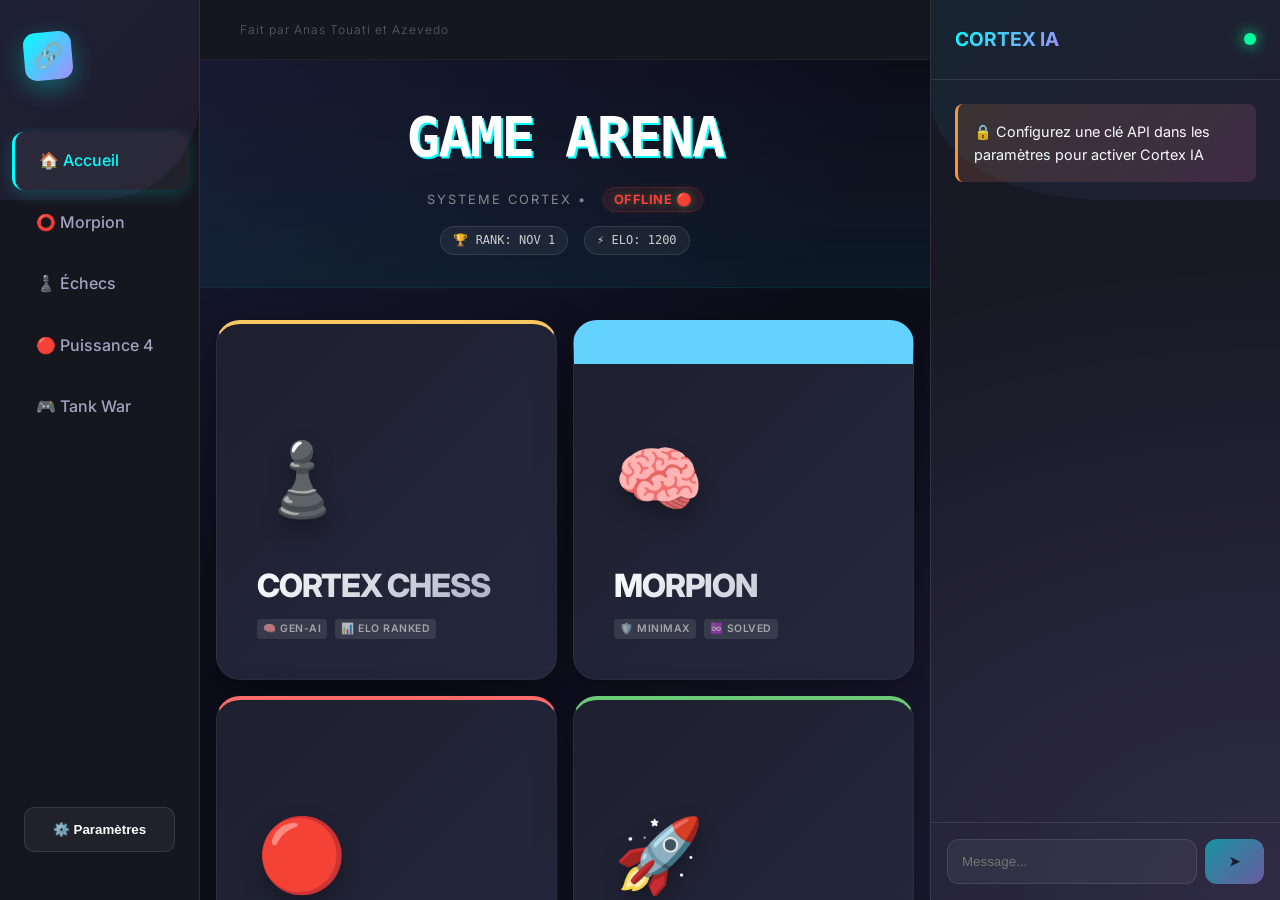
==== commit f59e434f: "Update index.html" ====
--- a/index.html
+++ b/index.html
@@ -68,7 +68,7 @@
         <main class="main-content">
             <header class="top-bar">
                 <div style="font-size: 0.75rem; opacity: 0.3; letter-spacing: 1px; font-weight: 300;">
-                    Fait par Anas Touati et Rafael Azedebo
+                    Fait par Anas Touati et Azevedo
                 </div>
             </header>
 
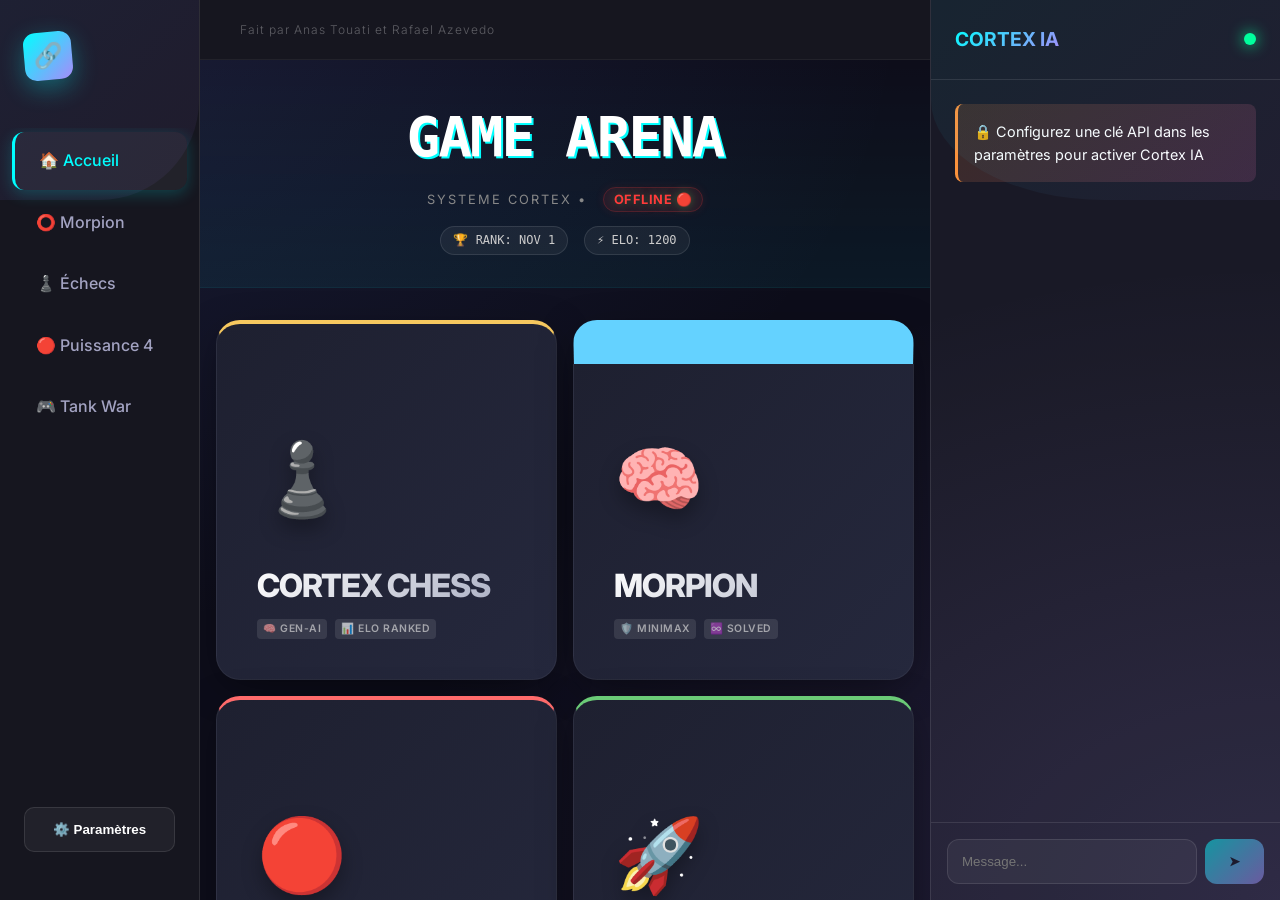
==== commit fc2df96b: "Update index.html" ====
--- a/index.html
+++ b/index.html
@@ -68,7 +68,7 @@
         <main class="main-content">
             <header class="top-bar">
                 <div style="font-size: 0.75rem; opacity: 0.3; letter-spacing: 1px; font-weight: 300;">
-                    Fait par Anas Touati et Azevedo
+                    Fait par Anas Touati et Rafael Azevedo
                 </div>
             </header>
 
